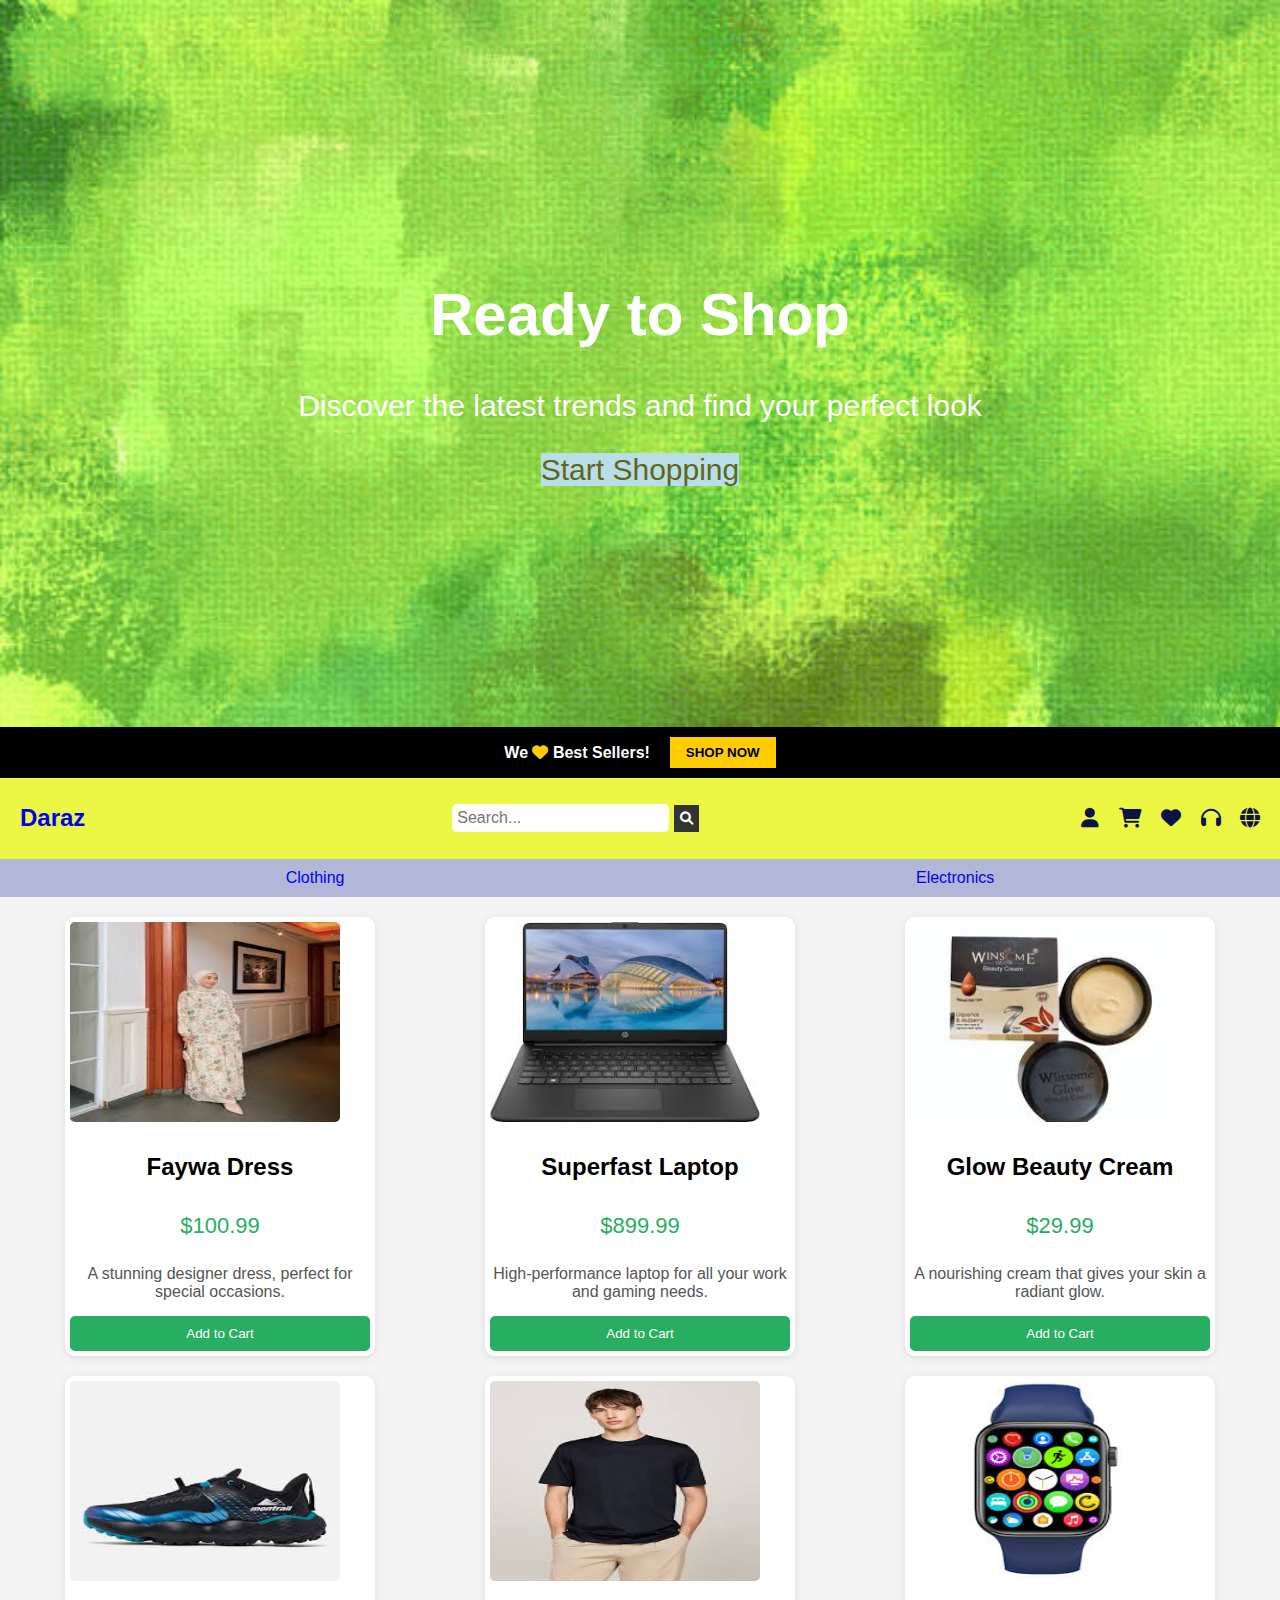
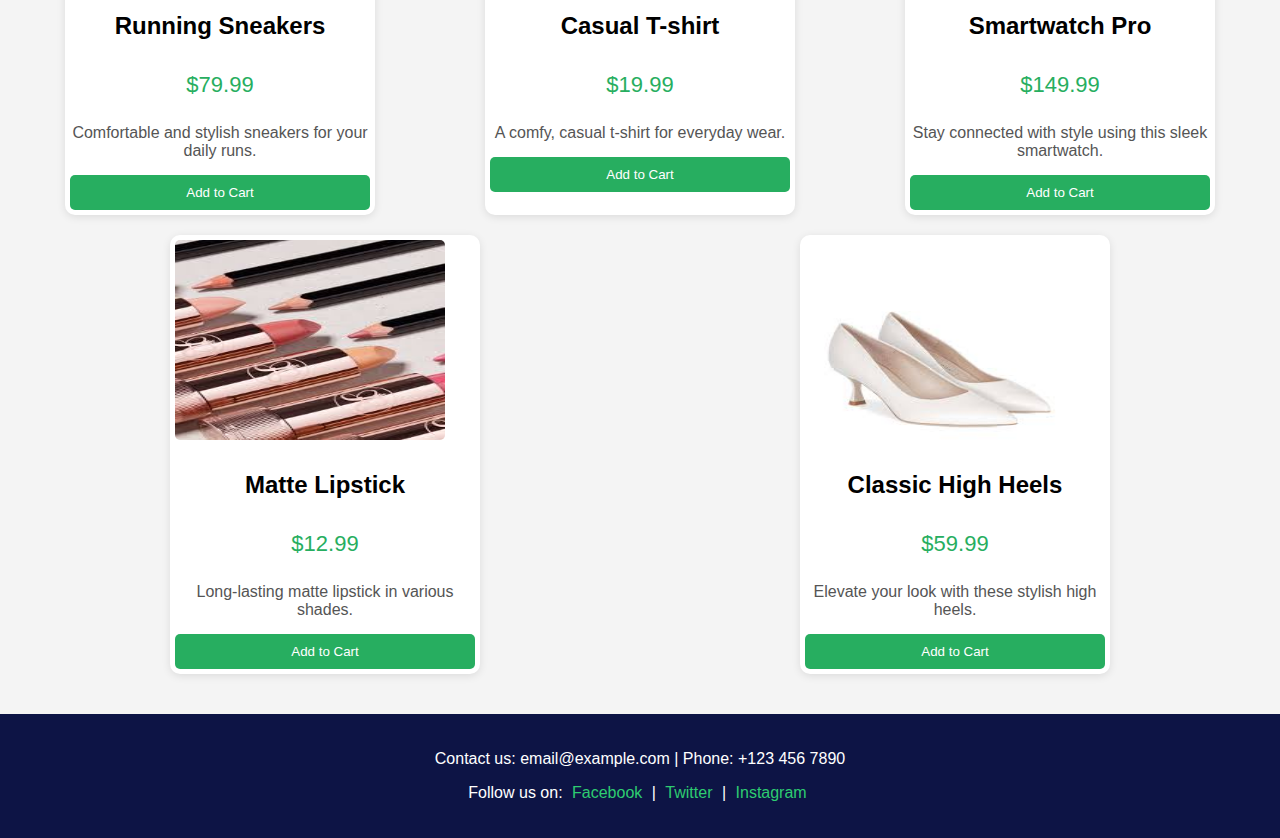
==== index.html @ a9a4d843 "first commit" ====
<!DOCTYPE html>
<html lang="en">
  <head>
    <meta charset="UTF-8" />
    <meta name="viewport" content="width=device-width, initial-scale=1.0" />
    <title>E-Commerce Product Website</title>
    <link rel="stylesheet" href="styles.css" />
    <script src="/script.js"></script>
  </head>

  <body>
    <!-- Hero Section -->
    <section class="site--hero">
      <h1 style="font-size: 60px">Ready to Shop</h1>
      <p style="font-size: 30px">
        Discover the latest trends and find your perfect look
      </p>
      <a href="#promo-bar">Start Shopping</a>
    </section>
    <!-- Header Section -->
    <header>
      <!-- Header-1 -->
      <!-- Promo-bar  -->
      <div class="promo-bar" id="promo-bar">
        <p>We <i class="fa fa-heart blinking-heart"></i> Best Sellers!</p>
        <button class="shop-now-btn">SHOP NOW</button>
      </div>
      <!-- Header-2 -->
      <!-- Logo -->
      <div class="header">
        <div class="logo">
          <h1><a href="./index.html">Daraz</a></h1>
        </div>
        <!--  Search  -->
        <div class="search-bar">
          <input type="text" placeholder="Search..." />
          <button><i class="fa fa-search"></i></button>
        </div>
        <!-- nav  -->
        <div class="icons">
          <a href="index.html"> <i class="fa fa-user"></i></a>
          <i class="fa fa-shopping-cart"></i>
          <i class="fa fa-heart"></i>
          <i class="fa fa-headphones"></i>
          <a href="#contact"><i class="fa fa-globe"></i></a>
        </div>
      </div>
      <!-- Header-3 -->
      <!-- Product Menu -->
      <div class="product-menu">
        <a href="clothing.html">Clothing</a>
        <a href="electronics.html">Electronics</a>
      </div>
    </header>

    <!-- Main Section -->

    <main>
      <section class="product-list" id="product-list">
        <!-- Product Cards -->

        <!-- 1st Product - Clothing -->
        <div class="product-container">
          <img
            src="/Product Image/Faywa Dress.jpeg"
            alt="Clothing Image"
            class="product-image"
          />
          <h1 class="product-name">Faywa Dress</h1>
          <p class="product-price">$100.99</p>
          <p class="product-description">
            A stunning designer dress, perfect for special occasions.
          </p>
          <button class="add-to-cart">Add to Cart</button>
        </div>

        <!-- 2nd Product - Electronics -->
        <div class="product-container">
          <img
            src="/Product Image/Superfast Laptop.jpeg"
            alt="Laptop Image"
            class="product-image"
          />
          <h1 class="product-name">Superfast Laptop</h1>
          <p class="product-price">$899.99</p>
          <p class="product-description">
            High-performance laptop for all your work and gaming needs.
          </p>
          <button class="add-to-cart">Add to Cart</button>
        </div>

        <!-- 3rd Product - Beauty Product -->
        <div class="product-container">
          <img
            src="/Product Image/Glow Beauty Cream.jpeg"
            alt="Beauty Product Image"
            class="product-image"
          />
          <h1 class="product-name">Glow Beauty Cream</h1>
          <p class="product-price">$29.99</p>
          <p class="product-description">
            A nourishing cream that gives your skin a radiant glow.
          </p>
          <button class="add-to-cart">Add to Cart</button>
        </div>

        <!-- 4th Product - Shoes -->
        <div class="product-container">
          <img
            src="/Product Image/Running Sneakers.jpeg"
            alt="Shoes Image"
            class="product-image"
          />
          <h1 class="product-name">Running Sneakers</h1>
          <p class="product-price">$79.99</p>
          <p class="product-description">
            Comfortable and stylish sneakers for your daily runs.
          </p>
          <button class="add-to-cart">Add to Cart</button>
        </div>

        <!-- 5th Product - Clothing -->
        <div class="product-container">
          <img
            src="/Product Image/Casual T-shirt.jpeg"
            alt="T-shirt Image"
            class="product-image"
          />
          <h1 class="product-name">Casual T-shirt</h1>
          <p class="product-price">$19.99</p>
          <p class="product-description">
            A comfy, casual t-shirt for everyday wear.
          </p>
          <button class="add-to-cart">Add to Cart</button>
        </div>

        <!-- 6th Product - Electronics -->
        <div class="product-container">
          <img
            src="/Product Image/Smartwatch Pro.jpeg"
            alt="Smartwatch Image"
            class="product-image"
          />
          <h1 class="product-name">Smartwatch Pro</h1>
          <p class="product-price">$149.99</p>
          <p class="product-description">
            Stay connected with style using this sleek smartwatch.
          </p>
          <button class="add-to-cart">Add to Cart</button>
        </div>

        <!-- 7th Product - Beauty Product -->
        <div class="product-container">
          <img
            src="/Product Image/Matte Lipstick.jpeg"
            alt="Lipstick Image"
            class="product-image"
          />
          <h1 class="product-name">Matte Lipstick</h1>
          <p class="product-price">$12.99</p>
          <p class="product-description">
            Long-lasting matte lipstick in various shades.
          </p>
          <button class="add-to-cart">Add to Cart</button>
        </div>

        <!-- 8th Product - Shoes -->
        <div class="product-container">
          <img
            src="/Product Image/Classic High Heels.jpeg"
            alt="Heels Image"
            class="product-image"
          />
          <h1 class="product-name">Classic High Heels</h1>
          <p class="product-price">$59.99</p>
          <p class="product-description">
            Elevate your look with these stylish high heels.
          </p>
          <button class="add-to-cart">Add to Cart</button>
        </div>
      </section>
    </main>
    <!-- Modal -->
    <div id="productModal" class="modal">
      <div class="modal-content">
        <span class="close">&times;</span>
        <h1>Product Details</h1>
        <img src="" alt="Product Image" id="modalProductImage" />
        <p id="modalProductDescription"></p>
        <p id="modalProductPrice"></p>
      </div>
    </div>

    <!-- Footer Section -->
    <footer>
      <div id="contact">
        <p>Contact us: email@example.com | Phone: +123 456 7890</p>
      </div>
      <p>
        Follow us on: <a href="#">Facebook</a> | <a href="#">Twitter</a> |
        <a href="#">Instagram</a>
      </p>
    </footer>
  </body>
</html>
---- styles.css ----
/* Optional: FontAwesome for heart icon */
@import url("https://cdnjs.cloudflare.com/ajax/libs/font-awesome/6.0.0-beta3/css/all.min.css");

/* General Styling */
body {
  font-family: Arial, sans-serif;
  margin: 0;
  padding: 0;
  background-color: #f4f4f4;
}
/* Hero section */
.site--hero {
  background-image: url(/hereo.jpg);
  background-color: #89cb60;
  background-position: bottom;
  background-repeat: no-repeat;
  background-size: cover;
  color: white; 
  padding: 240px;
  text-align: center;
}
.site--hero  a {
text-decoration: none;
color: rgb(94, 103, 26);
font-size: 30px;
background-color: rgb(185, 222, 231);
}
/* Promo bar styles */
.promo-bar {
  background-color: black;
  color: white;
  text-align: center;
  padding: 10px;
  display: flex;
  justify-content: center;
  align-items: center;
  gap: 20px;
}

.promo-bar p {
  font-size: 16px;
  margin: 0;
  font-weight: bold;
}

.promo-bar .fa-heart {
  color: #ffcc00; /* Yellow color for the heart icon */
}
.blinking-heart {
  color: #ffcc00;
  animation: blink 1.5s infinite; /* Blink and size change effect */
  transition: transform 0.3s ease; /* Smooth size transition */
}

@keyframes blink {
  0%,
  100% {
    color: #ffcc00; /* Yellow */
    transform: scale(1.2); /* Slightly larger */
  }
  50% {
    color: white; /* White */
    transform: scale(1); /* Original size */
  }
}
.shop-now-btn {
  background-color: #ffcc00; /* Yellow button */
  color: black;
  border: none;
  padding: 8px 16px;
  font-weight: bold;
  cursor: pointer;
}

.shop-now-btn:hover {
  background-color: #e6b800;
}

/* Header Styling */

.header {
  background-color: rgb(235, 247, 67);
  color: white;
  display: flex;
  justify-content: space-between;
  align-items: center;
  padding: 10px 20px;
}

.logo h1 {
  font-size: 24px;
  font-weight: bold;
}

.search-bar {
  display: flex;
  align-items: center;
}

.search-bar input {
  padding: 5px;
  border-radius: 5px;
  border: none;
  font-size: 16px;
}

.search-bar button {
  padding: 6px;
  background-color: #333;
  border: none;
  color: white;
  cursor: pointer;
  margin-left: 5px;
}

.icons i {
  font-size: 20px;
  margin-left: 15px;
  cursor: pointer;
  color: #0d1445;
}

.icons i:hover {
  color: #ffcc00;
}
a {
  text-decoration: none;
}

/* Main Section Styling */
main {
  padding: 20px;
  display: flex;
  justify-content: center;
}
/* Flexbox for Product List */
.product-menu {
  background-color: hsl(232, 32%, 77%);
  padding: 10px 0;
  display: flex;
  justify-content: space-around;
  align-items: center;
}

.product-list {
  display: flex;
  flex-wrap: wrap;
  justify-content: space-around;
  gap: 20px;
}

.product-container {
  display: flex;
  flex-direction: column;
  justify-content: flex-start;
  background-color: white;
  border-radius: 10px;
  padding: 5px;
  box-shadow: 0 2px 8px rgba(0, 0, 0, 0.1);
  text-align: center;
  width: 300px;
}

.product-image {
  width: 90%;
  height: 200px;
  align-items: center;
  border-radius: 5px;
  margin-bottom: 15px;
}

.product-name {
  font-size: 24px;
  margin-bottom: 10px;
}

.product-price {
  font-size: 22px;
  color: #27ae60;
  margin-bottom: 10px;
}

.product-description {
  font-size: 16px;
  margin-bottom: 15px;
  color: #555;
}

.add-to-cart {
  padding: 10px 20px;
  background-color: #27ae60;
  color: white;
  border: none;
  border-radius: 5px;
  cursor: pointer;
}

.add-to-cart:hover {
  background-color: #2ecc71;
}
/* MODAL */
.modal {
  display: none;
  position: fixed;
  z-index: 1;
  left: 0;
  top: 0;
  width: 100%;
  height: 100%;
  overflow: auto;
  background-color: rgb(0, 0, 0);
  background-color: rgba(0, 0, 0, 0.4);
  padding-top: 60px;
}

.modal img {
  width: 300px;
}

.modal-content {
  position: relative;
  display: flex;
  gap: 20px;
  flex-direction: column;
  justify-content: center;
  align-items: center;
  background-color: #fefefe;
  margin: auto;
  padding: 20px;
  border: 1px solid #888;
  width: 80%;
}

.close {
  position: absolute;
  top: 10px;
  right: 20px;
  color: #ff0000;
  font-size: 34px;
  font-weight: bold;
}

.close:hover,
.close:focus {
  color: black;
  text-decoration: none;
  cursor: pointer;
}

/* Footer Styling */
footer {
  background-color: #0d1445;
  color: white;
  padding: 20px;
  text-align: center;
  margin-top: 20px;
}

footer a {
  color: #2ecc71;
  text-decoration: none;
  margin: 0 5px;
}

footer a:hover {
  text-decoration: underline;
}

/* Responsive Design */
@media (max-width: 480px) {
  .product-container {
    max-width: 180px;
  }
}
@media screen and (max-width: 600px) {
  header,
  footer {
    flex-direction: column;
    text-align: center;
  }

  .product-container {
    max-width: 180px;
    padding: 10px;
  }
}
@media (max-width: 1024px) {
  .products-list {
    grid-template-columns: repeat(2, 500px);
  }
}
@media (max-width: 768px) {
  .product-menu {
    padding-top: 15px;
  }
  .product-menu a {
    font-size: 18px;
  }

  .products-list {
    grid-template-columns: repeat(1, 500px);
  }

  .product-container {
    max-width: 230px;
  }
}
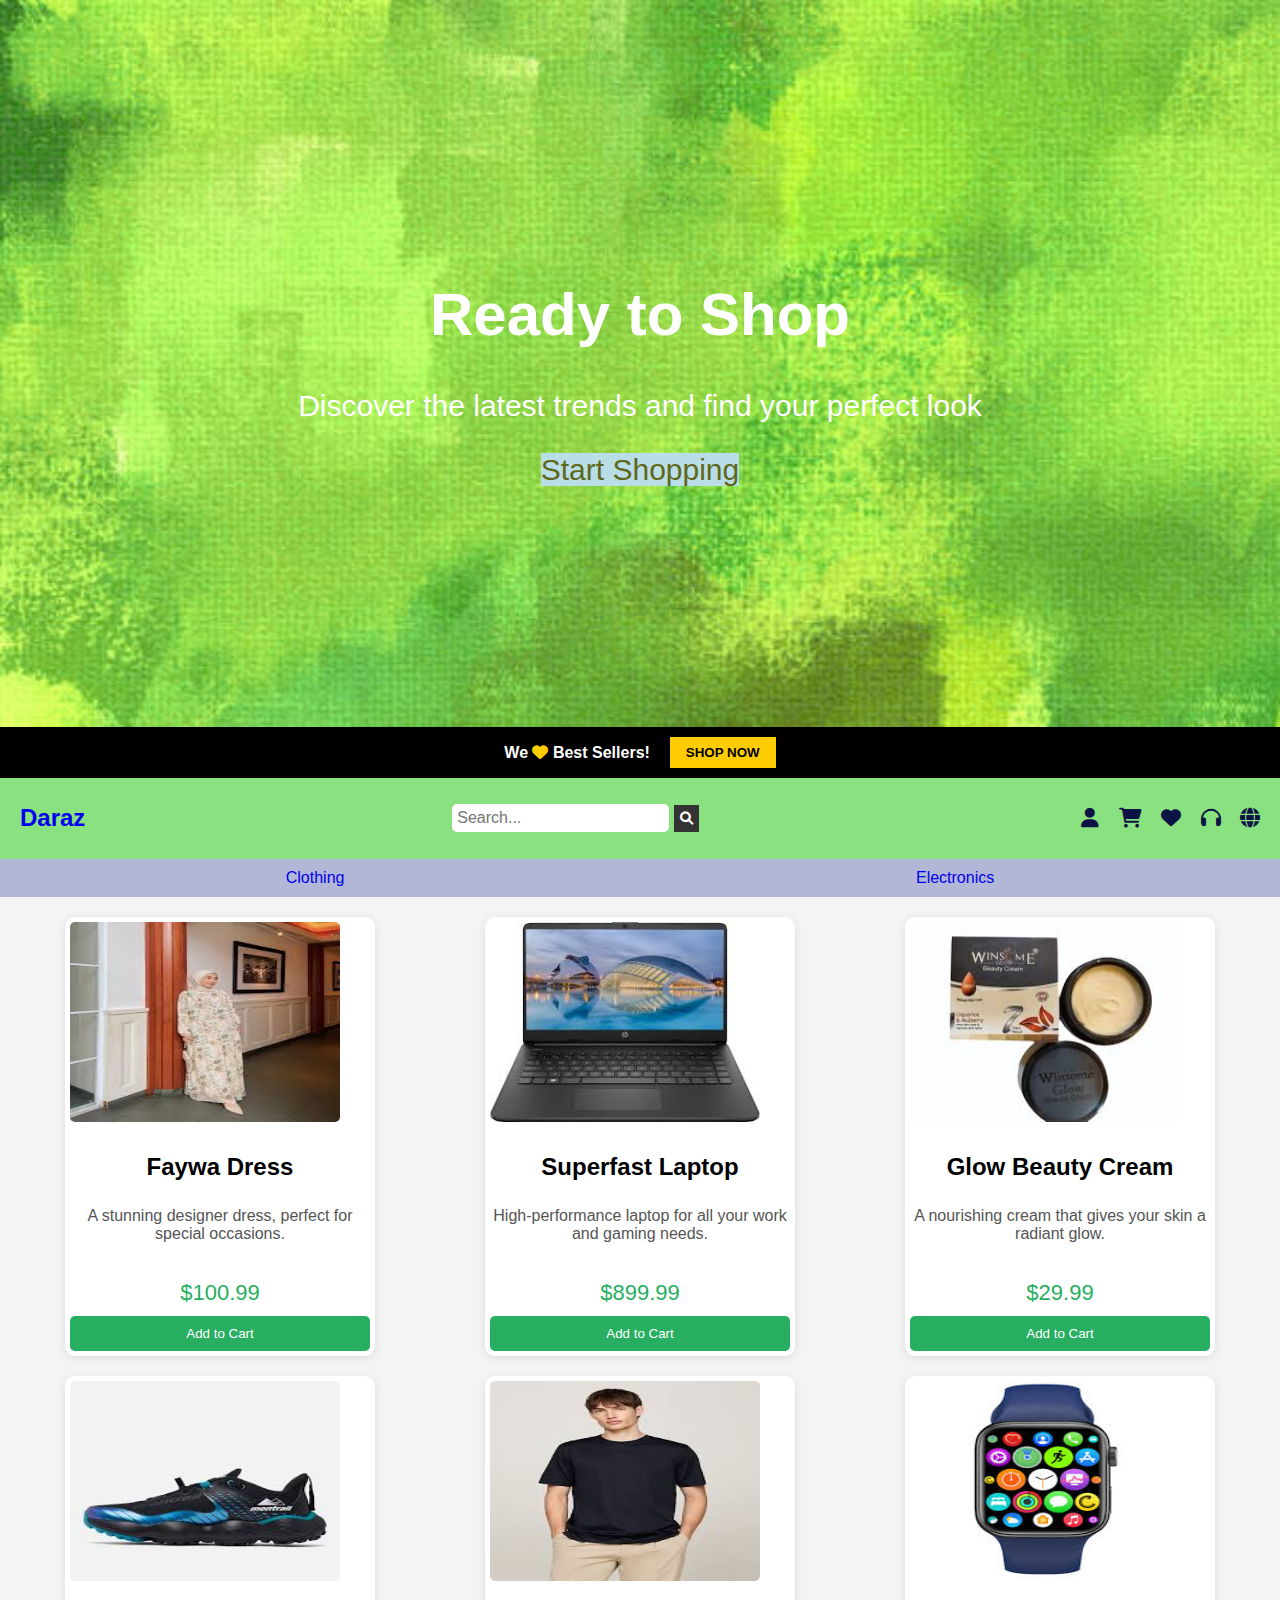
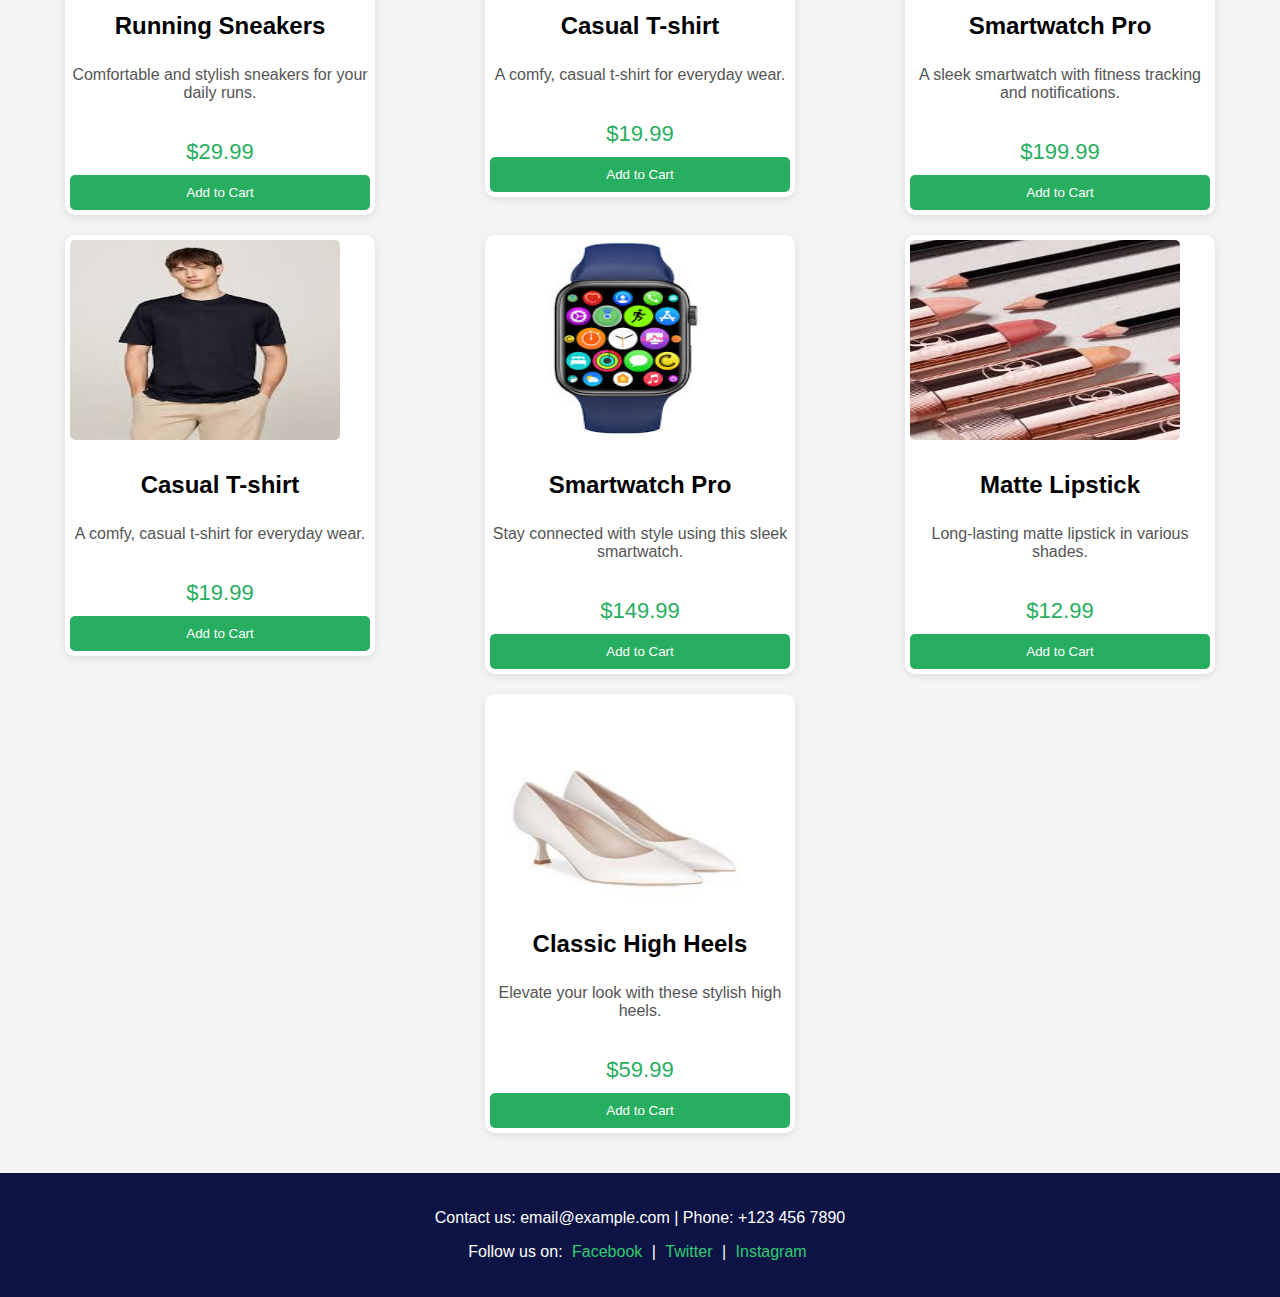
==== commit 14c36a73: "Generated DOM Elements" ====
--- a/index.html
+++ b/index.html
@@ -5,7 +5,6 @@
     <meta name="viewport" content="width=device-width, initial-scale=1.0" />
     <title>E-Commerce Product Website</title>
     <link rel="stylesheet" href="styles.css" />
-    <script src="/script.js"></script>
   </head>
 
   <body>
@@ -46,7 +45,7 @@
         </div>
       </div>
       <!-- Header-3 -->
-      <!-- Product Menu -->
+      <!--  Menu -->
       <div class="product-menu">
         <a href="clothing.html">Clothing</a>
         <a href="electronics.html">Electronics</a>
@@ -54,134 +53,14 @@
     </header>
 
     <!-- Main Section -->
+   
+    <main>
+       <!-- Product Cards -->
+      <section class="product-list" id="product-list"></section>
+    </main>
 
-    <main>
-      <section class="product-list" id="product-list">
-        <!-- Product Cards -->
-
-        <!-- 1st Product - Clothing -->
-        <div class="product-container">
-          <img
-            src="/Product Image/Faywa Dress.jpeg"
-            alt="Clothing Image"
-            class="product-image"
-          />
-          <h1 class="product-name">Faywa Dress</h1>
-          <p class="product-price">$100.99</p>
-          <p class="product-description">
-            A stunning designer dress, perfect for special occasions.
-          </p>
-          <button class="add-to-cart">Add to Cart</button>
-        </div>
-
-        <!-- 2nd Product - Electronics -->
-        <div class="product-container">
-          <img
-            src="/Product Image/Superfast Laptop.jpeg"
-            alt="Laptop Image"
-            class="product-image"
-          />
-          <h1 class="product-name">Superfast Laptop</h1>
-          <p class="product-price">$899.99</p>
-          <p class="product-description">
-            High-performance laptop for all your work and gaming needs.
-          </p>
-          <button class="add-to-cart">Add to Cart</button>
-        </div>
-
-        <!-- 3rd Product - Beauty Product -->
-        <div class="product-container">
-          <img
-            src="/Product Image/Glow Beauty Cream.jpeg"
-            alt="Beauty Product Image"
-            class="product-image"
-          />
-          <h1 class="product-name">Glow Beauty Cream</h1>
-          <p class="product-price">$29.99</p>
-          <p class="product-description">
-            A nourishing cream that gives your skin a radiant glow.
-          </p>
-          <button class="add-to-cart">Add to Cart</button>
-        </div>
-
-        <!-- 4th Product - Shoes -->
-        <div class="product-container">
-          <img
-            src="/Product Image/Running Sneakers.jpeg"
-            alt="Shoes Image"
-            class="product-image"
-          />
-          <h1 class="product-name">Running Sneakers</h1>
-          <p class="product-price">$79.99</p>
-          <p class="product-description">
-            Comfortable and stylish sneakers for your daily runs.
-          </p>
-          <button class="add-to-cart">Add to Cart</button>
-        </div>
-
-        <!-- 5th Product - Clothing -->
-        <div class="product-container">
-          <img
-            src="/Product Image/Casual T-shirt.jpeg"
-            alt="T-shirt Image"
-            class="product-image"
-          />
-          <h1 class="product-name">Casual T-shirt</h1>
-          <p class="product-price">$19.99</p>
-          <p class="product-description">
-            A comfy, casual t-shirt for everyday wear.
-          </p>
-          <button class="add-to-cart">Add to Cart</button>
-        </div>
-
-        <!-- 6th Product - Electronics -->
-        <div class="product-container">
-          <img
-            src="/Product Image/Smartwatch Pro.jpeg"
-            alt="Smartwatch Image"
-            class="product-image"
-          />
-          <h1 class="product-name">Smartwatch Pro</h1>
-          <p class="product-price">$149.99</p>
-          <p class="product-description">
-            Stay connected with style using this sleek smartwatch.
-          </p>
-          <button class="add-to-cart">Add to Cart</button>
-        </div>
-
-        <!-- 7th Product - Beauty Product -->
-        <div class="product-container">
-          <img
-            src="/Product Image/Matte Lipstick.jpeg"
-            alt="Lipstick Image"
-            class="product-image"
-          />
-          <h1 class="product-name">Matte Lipstick</h1>
-          <p class="product-price">$12.99</p>
-          <p class="product-description">
-            Long-lasting matte lipstick in various shades.
-          </p>
-          <button class="add-to-cart">Add to Cart</button>
-        </div>
-
-        <!-- 8th Product - Shoes -->
-        <div class="product-container">
-          <img
-            src="/Product Image/Classic High Heels.jpeg"
-            alt="Heels Image"
-            class="product-image"
-          />
-          <h1 class="product-name">Classic High Heels</h1>
-          <p class="product-price">$59.99</p>
-          <p class="product-description">
-            Elevate your look with these stylish high heels.
-          </p>
-          <button class="add-to-cart">Add to Cart</button>
-        </div>
-      </section>
-    </main>
     <!-- Modal -->
-    <div id="productModal" class="modal">
+    <!-- <div id="productModal" class="modal">
       <div class="modal-content">
         <span class="close">&times;</span>
         <h1>Product Details</h1>
@@ -189,7 +68,7 @@
         <p id="modalProductDescription"></p>
         <p id="modalProductPrice"></p>
       </div>
-    </div>
+    </div>  -->
 
     <!-- Footer Section -->
     <footer>
@@ -201,5 +80,8 @@
         <a href="#">Instagram</a>
       </p>
     </footer>
+
+    <script src="/main-page.js"></script>
+    <script src="/script.js"></script>
   </body>
 </html>
--- a/styles.css
+++ b/styles.css
@@ -15,15 +15,15 @@
   background-position: bottom;
   background-repeat: no-repeat;
   background-size: cover;
-  color: white; 
+  color: white;
   padding: 240px;
   text-align: center;
 }
-.site--hero  a {
-text-decoration: none;
-color: rgb(94, 103, 26);
-font-size: 30px;
-background-color: rgb(185, 222, 231);
+.site--hero a {
+  text-decoration: none;
+  color: rgb(94, 103, 26);
+  font-size: 30px;
+  background-color: rgb(185, 222, 231);
 }
 /* Promo bar styles */
 .promo-bar {
@@ -79,7 +79,7 @@
 /* Header Styling */
 
 .header {
-  background-color: rgb(235, 247, 67);
+  background-color: rgb(138, 225, 128);
   color: white;
   display: flex;
   justify-content: space-between;
@@ -133,7 +133,9 @@
   display: flex;
   justify-content: center;
 }
-/* Flexbox for Product List */
+/* Javascript DOM */
+
+ /* Flexbox for Product List */
 .product-menu {
   background-color: hsl(232, 32%, 77%);
   padding: 10px 0;
@@ -142,14 +144,14 @@
   align-items: center;
 }
 
-.product-list {
+ .product-list {
   display: flex;
   flex-wrap: wrap;
   justify-content: space-around;
   gap: 20px;
-}
-
-.product-container {
+  list-style-type: none;
+}
+.product-item div {
   display: flex;
   flex-direction: column;
   justify-content: flex-start;
@@ -161,7 +163,7 @@
   width: 300px;
 }
 
-.product-image {
+.product-item img{
   width: 90%;
   height: 200px;
   align-items: center;
@@ -185,7 +187,6 @@
   margin-bottom: 15px;
   color: #555;
 }
-
 .add-to-cart {
   padding: 10px 20px;
   background-color: #27ae60;
@@ -198,6 +199,8 @@
 .add-to-cart:hover {
   background-color: #2ecc71;
 }
+
+
 /* MODAL */
 .modal {
   display: none;
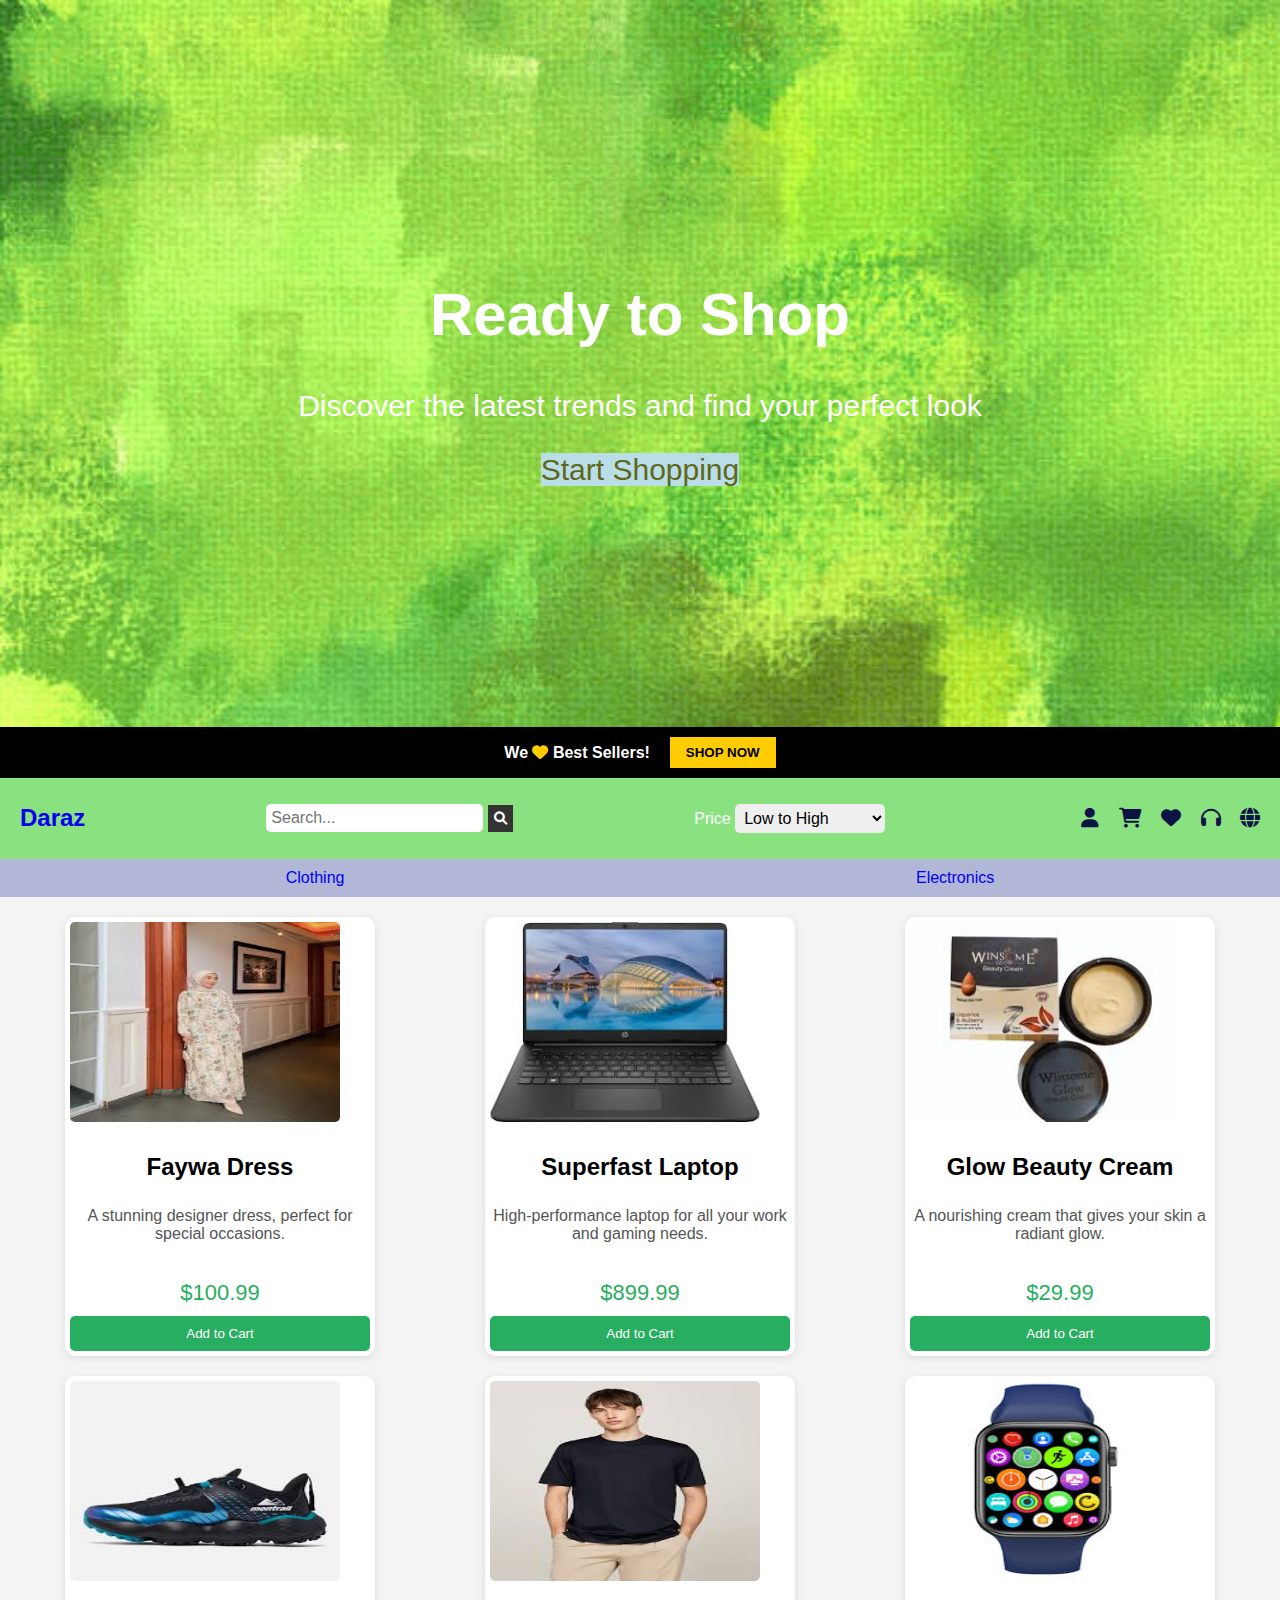
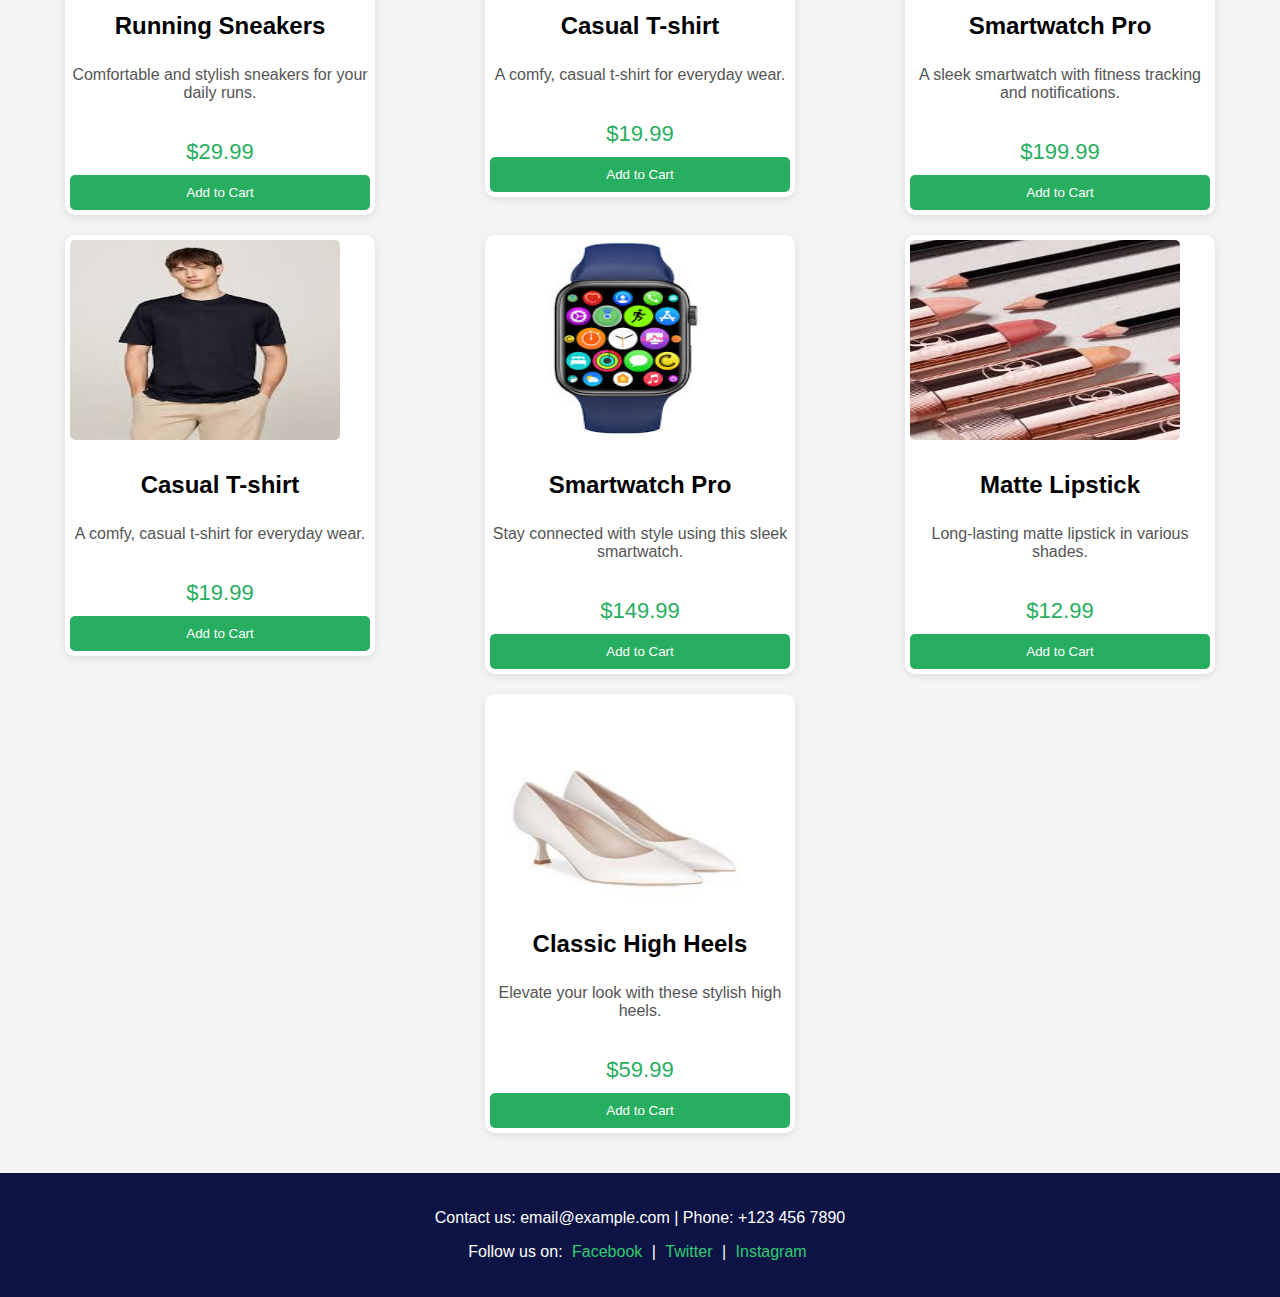
==== commit a53f54dd: "homework javascript-week-2" ====
--- a/index.html
+++ b/index.html
@@ -35,6 +35,15 @@
           <input type="text" placeholder="Search..." />
           <button><i class="fa fa-search"></i></button>
         </div>
+        <!-- -----Sorting price------ -->
+        <div class="products--sorting">
+          <label for="sort">Price</label>
+          <select id="sort" class="sort--dropdown">
+            <option value="asc">Low to High</option>
+            <option value="desc">High to Low</option>
+          </select>
+        </div>
+        <!-- ------- -->
         <!-- nav  -->
         <div class="icons">
           <a href="index.html"> <i class="fa fa-user"></i></a>
--- a/styles.css
+++ b/styles.css
@@ -112,6 +112,14 @@
   cursor: pointer;
   margin-left: 5px;
 }
+.sort--dropdown{
+  padding: 5px;
+  border-radius: 5px;
+  border: none;
+  font-size: 16px;
+  width: 150px;
+}
+
 
 .icons i {
   font-size: 20px;
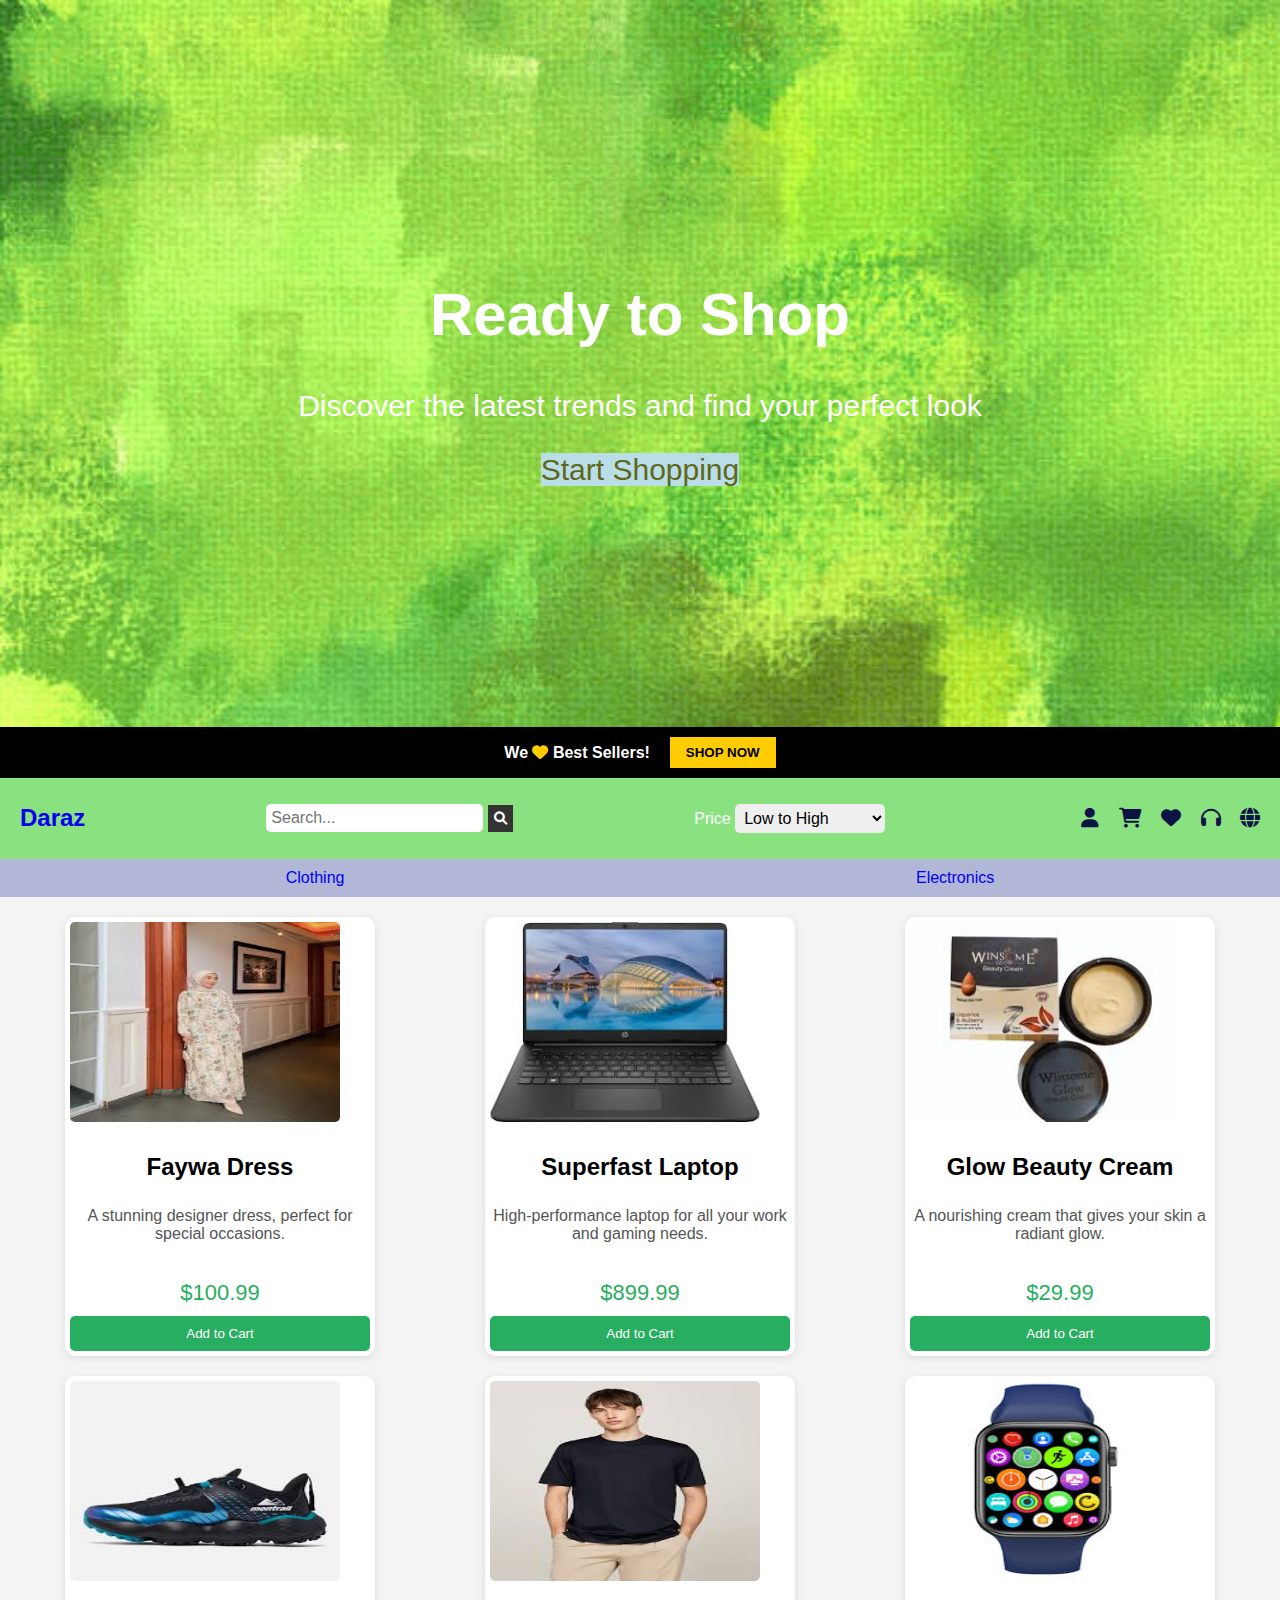
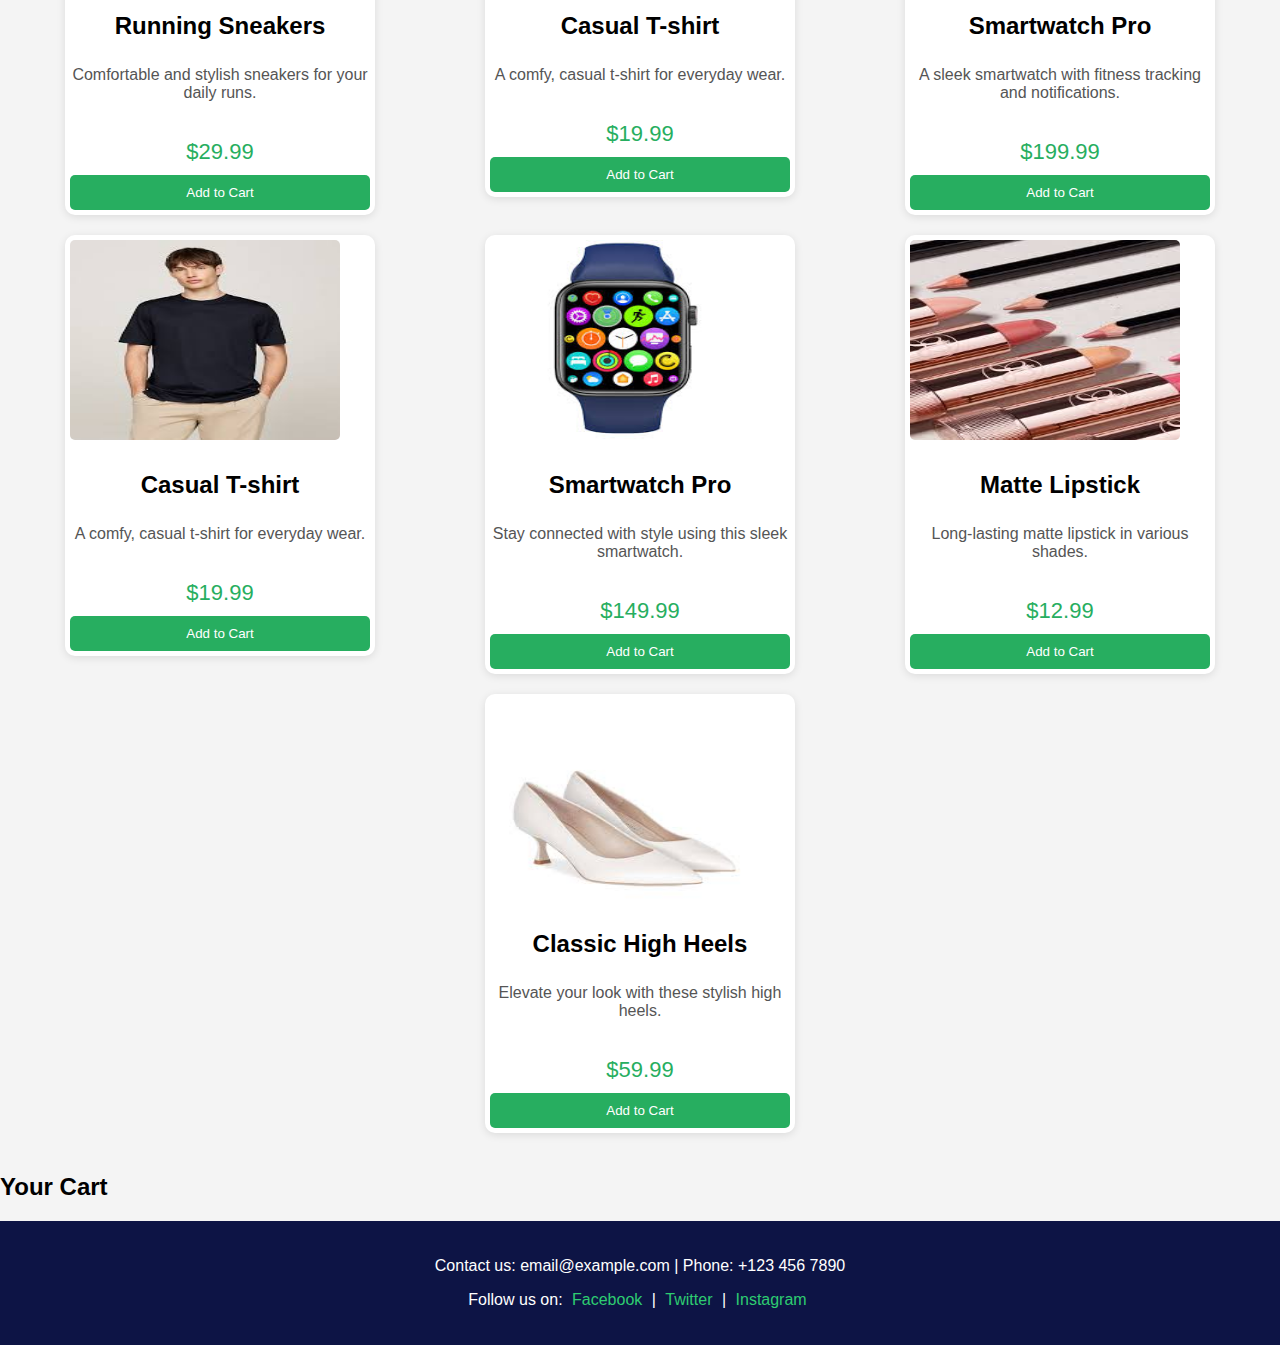
==== commit e189bd23: "homework for 3rd" ====
--- a/index.html
+++ b/index.html
@@ -62,22 +62,20 @@
     </header>
 
     <!-- Main Section -->
-   
+
     <main>
-       <!-- Product Cards -->
+      <!-- Product Cards -->
       <section class="product-list" id="product-list"></section>
     </main>
 
     <!-- Modal -->
-    <!-- <div id="productModal" class="modal">
-      <div class="modal-content">
-        <span class="close">&times;</span>
-        <h1>Product Details</h1>
-        <img src="" alt="Product Image" id="modalProductImage" />
-        <p id="modalProductDescription"></p>
-        <p id="modalProductPrice"></p>
-      </div>
-    </div>  -->
+    
+   <!-- Cart Modal or Section -->
+   <div class="cart-section">
+    <h2>Your Cart</h2>
+    <ul id="cart-items"></ul>
+    <p id="cart-message" class="confirmation-message"></p>
+  </div>
 
     <!-- Footer Section -->
     <footer>
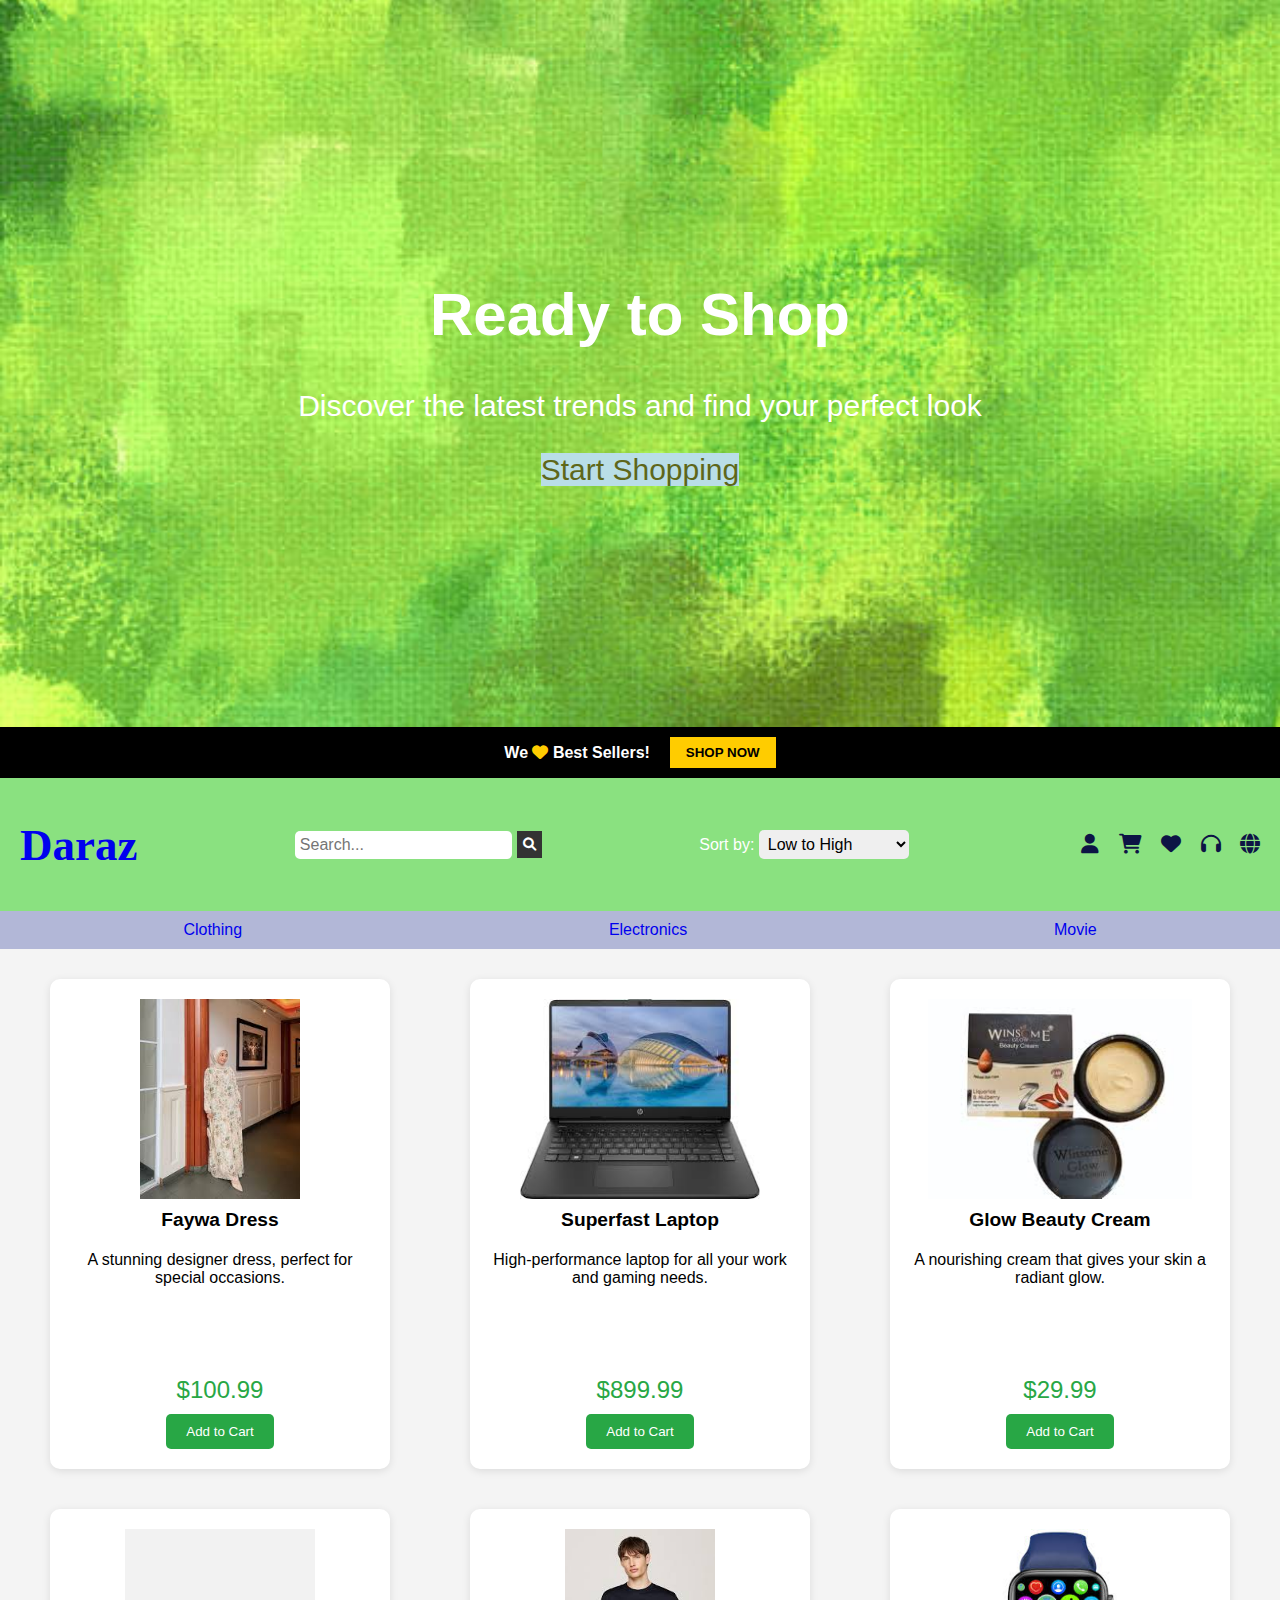
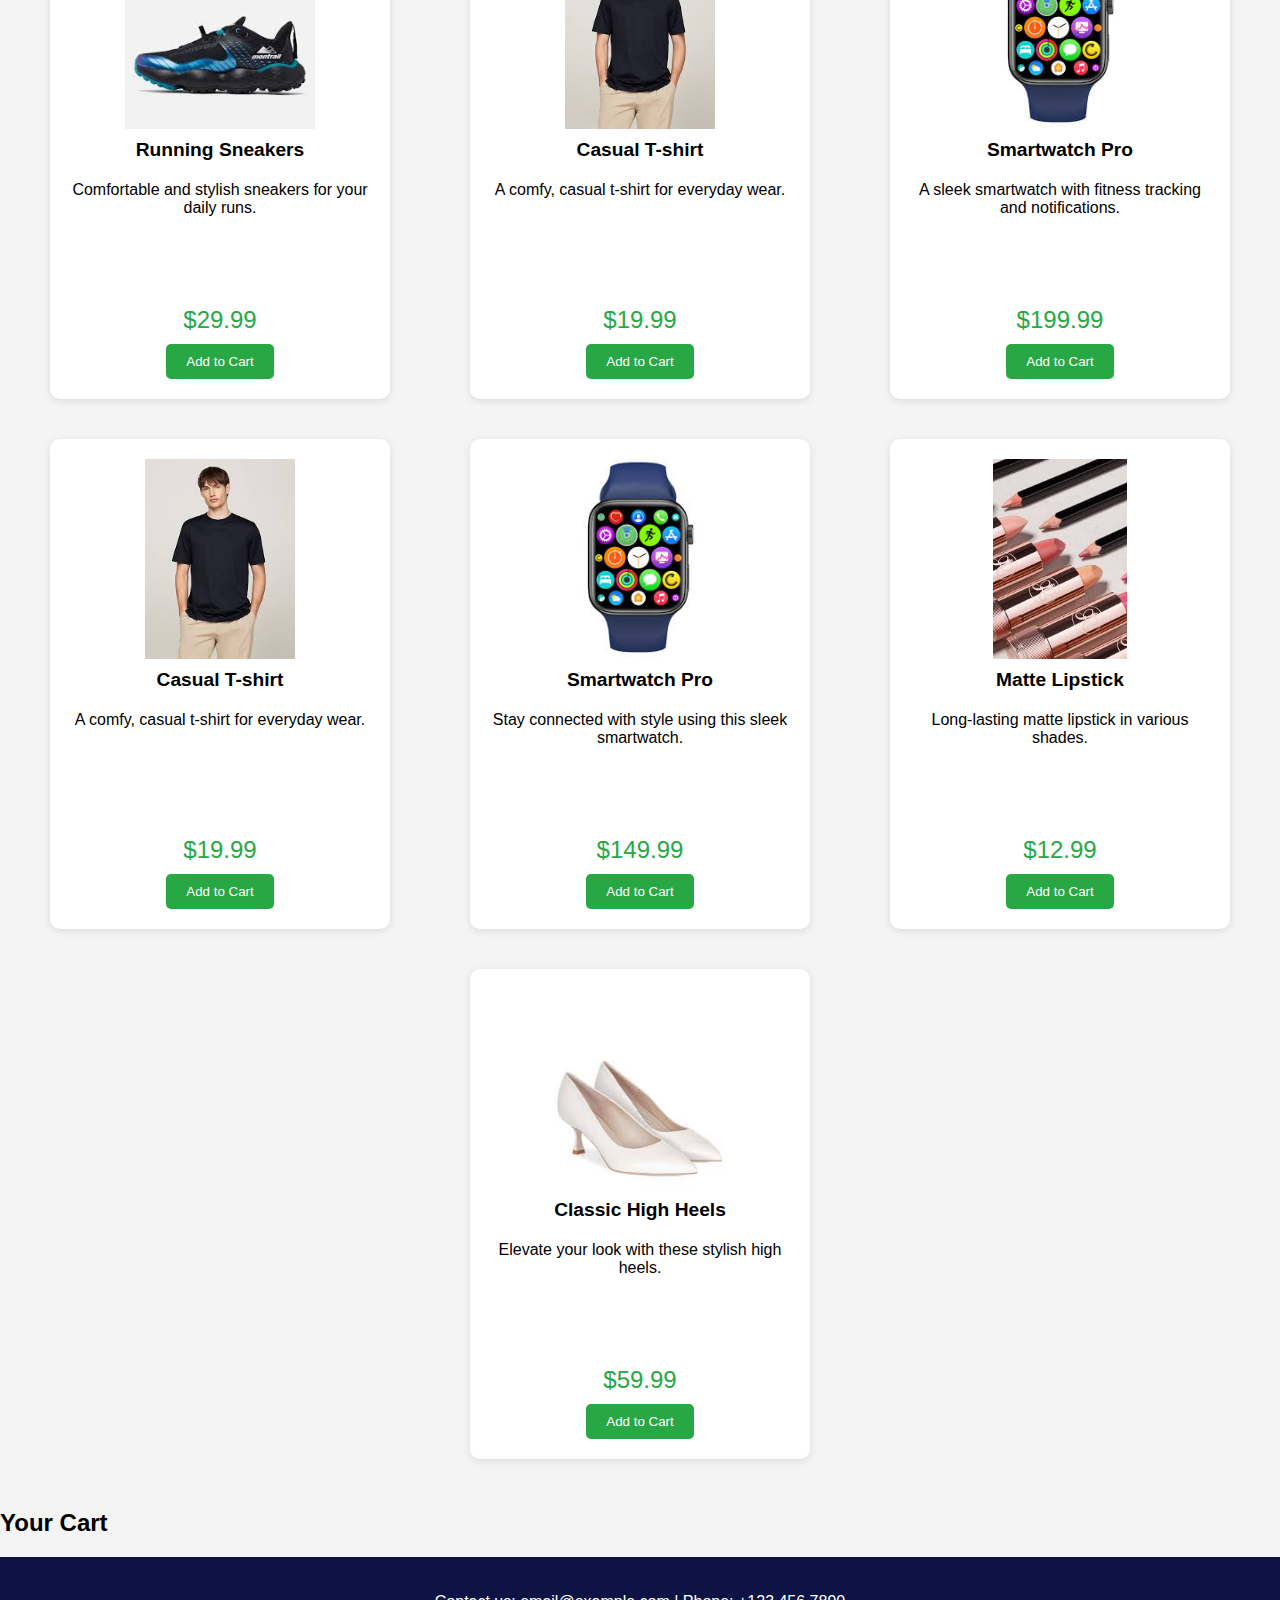
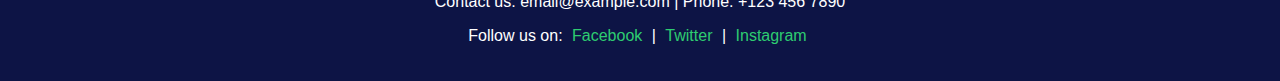
==== commit 76e62af0: "homework" ====
--- a/index.html
+++ b/index.html
@@ -32,22 +32,23 @@
         </div>
         <!--  Search  -->
         <div class="search-bar">
-          <input type="text" placeholder="Search..." />
+          <input type="text" id="search-input" placeholder="Search..." />
           <button><i class="fa fa-search"></i></button>
         </div>
         <!-- -----Sorting price------ -->
         <div class="products--sorting">
-          <label for="sort">Price</label>
+          <label for="sort">Sort by:</label>
           <select id="sort" class="sort--dropdown">
-            <option value="asc">Low to High</option>
-            <option value="desc">High to Low</option>
+            <option value="price-asc">Low to High</option>
+            <option value="price-desc">High to Low</option>
+            
           </select>
         </div>
         <!-- ------- -->
         <!-- nav  -->
         <div class="icons">
           <a href="index.html"> <i class="fa fa-user"></i></a>
-          <i class="fa fa-shopping-cart"></i>
+          <a href="addToCart.html"> <i class="fa fa-shopping-cart"></i></a>
           <i class="fa fa-heart"></i>
           <i class="fa fa-headphones"></i>
           <a href="#contact"><i class="fa fa-globe"></i></a>
@@ -58,6 +59,7 @@
       <div class="product-menu">
         <a href="clothing.html">Clothing</a>
         <a href="electronics.html">Electronics</a>
+        <a href="/Movie/movie.html">Movie</a>
       </div>
     </header>
 
@@ -69,13 +71,13 @@
     </main>
 
     <!-- Modal -->
-    
-   <!-- Cart Modal or Section -->
-   <div class="cart-section">
-    <h2>Your Cart</h2>
-    <ul id="cart-items"></ul>
-    <p id="cart-message" class="confirmation-message"></p>
-  </div>
+
+    <!-- Cart Modal or Section -->
+    <div class="cart-section">
+      <h2>Your Cart</h2>
+      <ul id="cart-items"></ul>
+      <p id="cart-message" class="confirmation-message"></p>
+    </div>
 
     <!-- Footer Section -->
     <footer>
@@ -88,7 +90,8 @@
       </p>
     </footer>
 
-    <script src="/main-page.js"></script>
-    <script src="/script.js"></script>
+    <script src="/app.js"></script>
+    <!-- <script src="/script.js"></script> -->
+ 
   </body>
 </html>
--- a/styles.css
+++ b/styles.css
@@ -88,8 +88,10 @@
 }
 
 .logo h1 {
-  font-size: 24px;
+  font-size: 45px;
   font-weight: bold;
+  font-family: "Pacifico", cursive;
+  font-style: normal;
 }
 
 .search-bar {
@@ -112,14 +114,13 @@
   cursor: pointer;
   margin-left: 5px;
 }
-.sort--dropdown{
+.sort--dropdown {
   padding: 5px;
   border-radius: 5px;
   border: none;
   font-size: 16px;
   width: 150px;
 }
-
 
 .icons i {
   font-size: 20px;
@@ -141,9 +142,10 @@
   display: flex;
   justify-content: center;
 }
+
 /* Javascript DOM */
 
- /* Flexbox for Product List */
+/* Flexbox for Product List */
 .product-menu {
   background-color: hsl(232, 32%, 77%);
   padding: 10px 0;
@@ -152,110 +154,90 @@
   align-items: center;
 }
 
- .product-list {
+.product-list {
   display: flex;
   flex-wrap: wrap;
   justify-content: space-around;
   gap: 20px;
   list-style-type: none;
 }
+
 .product-item div {
   display: flex;
   flex-direction: column;
-  justify-content: flex-start;
+  justify-content: space-between;
+  align-items: center;
   background-color: white;
   border-radius: 10px;
-  padding: 5px;
+  padding: 20px;
   box-shadow: 0 2px 8px rgba(0, 0, 0, 0.1);
   text-align: center;
   width: 300px;
-}
-
-.product-item img{
-  width: 90%;
+  height: 450px; /* Set a fixed height for the product card */
+  margin: 10px;
+}
+
+.product-item img {
+  object-fit: contain;
+  width: 100%;
   height: 200px;
-  align-items: center;
-  border-radius: 5px;
-  margin-bottom: 15px;
 }
 
 .product-name {
-  font-size: 24px;
-  margin-bottom: 10px;
+  font-size: 1.2em;
+  margin: 10px 0;
+}
+
+.product-description {
+  font-size: 1em;
+  margin: 10px 0;
+  flex-grow: 1; /* Allow description to take up remaining space */
+  display: -webkit-box;
+  -webkit-line-clamp: 3; /* Change the number of lines here */
+  -webkit-box-orient: vertical;
+  overflow: hidden;
+  text-overflow: ellipsis;
 }
 
 .product-price {
-  font-size: 22px;
-  color: #27ae60;
-  margin-bottom: 10px;
-}
-
-.product-description {
-  font-size: 16px;
-  margin-bottom: 15px;
-  color: #555;
-}
+  font-size: 1.5em;
+  color: #28a745;
+  margin: 10px 0;
+}
+
 .add-to-cart {
+  background-color: #28a745;
+  color: white;
+  border: none;
   padding: 10px 20px;
-  background-color: #27ae60;
-  color: white;
-  border: none;
   border-radius: 5px;
   cursor: pointer;
 }
 
 .add-to-cart:hover {
-  background-color: #2ecc71;
-}
-
-
-/* MODAL */
-.modal {
-  display: none;
+  background-color: #218838;
+}
+
+.cartMessage {
+  background-color: #e6b800;
+}
+/* popup */
+.popUpCartMessage {
   position: fixed;
-  z-index: 1;
-  left: 0;
-  top: 0;
-  width: 100%;
-  height: 100%;
-  overflow: auto;
-  background-color: rgb(0, 0, 0);
-  background-color: rgba(0, 0, 0, 0.4);
-  padding-top: 60px;
-}
-
-.modal img {
-  width: 300px;
-}
-
-.modal-content {
-  position: relative;
-  display: flex;
-  gap: 20px;
-  flex-direction: column;
-  justify-content: center;
-  align-items: center;
-  background-color: #fefefe;
-  margin: auto;
-  padding: 20px;
-  border: 1px solid #888;
-  width: 80%;
-}
-
-.close {
-  position: absolute;
-  top: 10px;
+  bottom: 20px;
   right: 20px;
-  color: #ff0000;
-  font-size: 34px;
-  font-weight: bold;
-}
-
-.close:hover,
-.close:focus {
-  color: black;
-  text-decoration: none;
-  cursor: pointer;
+  background-color: #d9ee60;
+  color: rgb(5, 5, 5);
+  padding: 15px;
+  border-radius: 10px;
+  font-size: 16px;
+  box-shadow: 0 2px 10px rgba(0, 0, 0, 0.1);
+  z-index: 1000;
+  opacity: 0;
+  transition: opacity 0.5s ease-in-out;
+}
+.popUpCartMessage.show {
+  opacity: 1; /* Make it visible */
 }
 
 /* Footer Styling */
